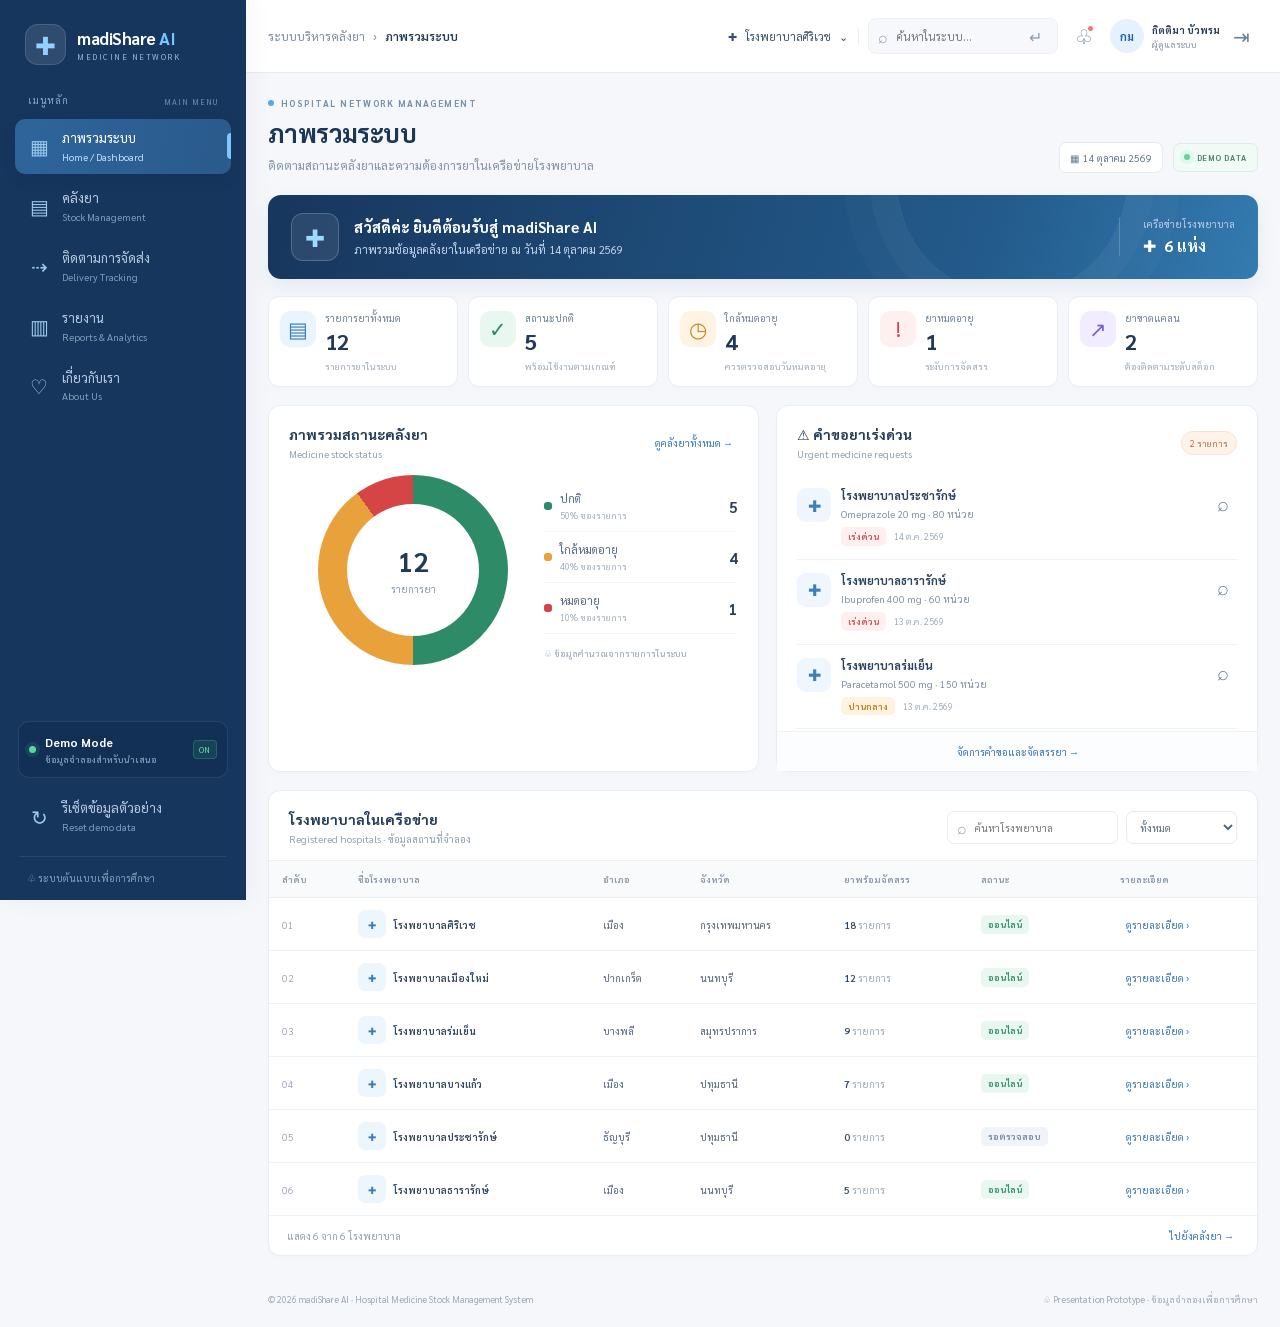
==== index.html @ 2d32c064 "Add files via upload" ====
<!doctype html>
<html lang="th">
<head>
  <meta charset="utf-8">
  <meta name="viewport" content="width=device-width, initial-scale=1, viewport-fit=cover">
  <meta name="theme-color" content="#17365d">
  <meta name="description" content="madiShare AI ระบบบริหารคลังยาและกระจายยาระหว่างโรงพยาบาล">
  <title> madiShare AI | ระบบบริหารคลังยา</title>
  <link rel="preconnect" href="https://fonts.googleapis.com">
  <link rel="preconnect" href="https://fonts.gstatic.com" crossorigin>
  <link href="https://fonts.googleapis.com/css2?family=Sarabun:wght@400;500;600;700&display=swap" rel="stylesheet">
  <link rel="stylesheet" href="style.css">
</head>
<body>
  <div class="app-shell">
    <aside class="sidebar" id="sidebar">
      <div class="brand"><div class="brand-mark">✚</div><div><strong>madiShare <b>AI</b></strong><small>MEDICINE NETWORK</small></div><button class="icon-btn mobile-close" data-action="close-nav" aria-label="ปิดเมนู">×</button></div>
      <div class="side-label">เมนูหลัก <span>MAIN MENU</span></div>
      <nav id="main-nav">
        <button class="nav-item active" data-page="home"><span class="nav-icon">▦</span><span>ภาพรวมระบบ<small>Home / Dashboard</small></span></button>
        <button class="nav-item" data-page="stock"><span class="nav-icon">▤</span><span>คลังยา<small>Stock Management</small></span></button>
        <button class="nav-item" data-page="tracking"><span class="nav-icon">⇢</span><span>ติดตามการจัดส่ง<small>Delivery Tracking</small></span></button>
        <button class="nav-item" data-page="reports"><span class="nav-icon">▥</span><span>รายงาน<small>Reports & Analytics</small></span></button>
        <button class="nav-item" data-page="about"><span class="nav-icon">♡</span><span>เกี่ยวกับเรา<small>About Us</small></span></button>
      </nav>
      <div class="sidebar-bottom">
        <div class="demo-card"><span class="pulse-dot"></span><div><strong>Demo Mode</strong><small>ข้อมูลจำลองสำหรับนำเสนอ</small></div><span class="demo-tag">ON</span></div>
        <button class="nav-item reset-nav" data-action="reset"><span class="nav-icon">↻</span><span>รีเซ็ตข้อมูลตัวอย่าง<small>Reset demo data</small></span></button>
        <div class="side-foot">♧ ระบบต้นแบบเพื่อการศึกษา</div>
      </div>
    </aside>
    <div class="scrim" id="scrim" data-action="close-nav"></div>
    <main class="main-area">
      <header class="topbar">
        <div class="top-left"><button class="icon-btn menu-toggle" data-action="open-nav" aria-label="เปิดเมนู">☰</button><div class="breadcrumb">ระบบบริหารคลังยา <span>›</span> <strong id="breadcrumb-label">ภาพรวมระบบ</strong></div></div>
        <div class="top-actions">
          <div class="hospital-select">✚ <span>โรงพยาบาลศิริเวช</span>⌄</div>
          <form class="top-search" id="global-search"><span>⌕</span><input id="global-query" placeholder="ค้นหาในระบบ..." aria-label="ค้นหาในระบบ"><button title="ค้นหา">↵</button></form>
          <div class="notification-wrap"><button class="icon-btn notification-btn" data-action="notifications" aria-label="การแจ้งเตือน">♧<i></i></button><div class="notification-pop hidden" id="notification-pop"></div></div>
          <div class="profile"><div class="avatar">กม</div><div><strong>กิตติมา บัวพรม</strong><small>ผู้ดูแลระบบ</small></div></div>
          <button class="icon-btn logout" data-action="logout" title="ออกจากระบบ (จำลอง)">⇥</button>
        </div>
      </header>
      <div id="login-banner" class="login-banner hidden">โหมดสาธิต: คลิก “กลับเข้าสู่ระบบ” เพื่อดำเนินการต่อ <button data-action="login">กลับเข้าสู่ระบบ</button></div>
      <div class="page-content" id="page-content"></div>
    </main>
  </div>
  <div class="modal-backdrop hidden" id="modal-backdrop"><section class="modal-card" role="dialog" aria-modal="true" aria-labelledby="modal-title"><header class="modal-head"><div><span class="modal-kicker">MADISHARE AI · DEMO</span><h2 id="modal-title">รายละเอียด</h2></div><button class="icon-btn" data-action="close-modal" aria-label="ปิดหน้าต่าง">×</button></header><div class="modal-body" id="modal-body"></div></section></div>
  <div class="toast hidden" id="toast" role="status"><span>✓</span><div id="toast-message"></div><button data-action="dismiss-toast" aria-label="ปิด">×</button></div>
  <script src="app.js"></script>
</body>
</html>
---- style.css ----
:root{font-family:'Sarabun',sans-serif;color:#20364f;background:#f5f7fb;font-synthesis:none;text-rendering:optimizeLegibility;--navy:#17365d;--blue:#2463a6;--sky:#56a9e8;--pale:#eaf4fc;--line:#e7edf4;--muted:#8192a5;--green:#2e8b68;--orange:#e9a23b;--red:#d64545}*{box-sizing:border-box}body{margin:0;min-width:320px;background:#f5f7fb}button,input,select,textarea{font:inherit}button{cursor:pointer}button:disabled{cursor:not-allowed;opacity:.45}button:focus-visible,input:focus-visible,select:focus-visible,textarea:focus-visible{outline:3px solid #9ccbf4;outline-offset:2px}a{color:inherit;text-decoration:none}.hidden{display:none!important}.app-shell{min-height:100vh}.sidebar{width:246px;position:fixed;inset:0 auto 0 0;background:var(--navy);color:#dbe8f8;display:flex;flex-direction:column;z-index:30;padding:24px 15px 16px;box-shadow:5px 0 24px #17365d0b}.brand{display:flex;align-items:center;gap:11px;padding:0 10px 28px;color:white}.brand-mark{width:41px;height:41px;border-radius:13px;background:#ffffff1b;display:grid;place-items:center;color:#91d0ff;border:1px solid #ffffff22;font-size:25px;font-weight:700}.brand strong{font-size:17px;letter-spacing:-.5px;display:block}.brand strong b{color:#78c6ff}.brand small{font-size:8px;letter-spacing:1.5px;color:#9eb7d5;display:block;margin-top:2px}.mobile-close{display:none!important}.side-label{padding:0 13px 12px;color:#8da9ca;font-size:10px;letter-spacing:.8px}.side-label span{float:right;font-size:8px;letter-spacing:1px;color:#718daf;margin-top:3px}.sidebar nav{display:grid;gap:5px}.nav-item{width:100%;border:0;background:transparent;color:#b9cce2;border-radius:10px;display:flex;align-items:center;gap:12px;padding:11px 13px;text-align:left;transition:.18s;position:relative}.nav-item>span:last-child{font-size:13px;line-height:1.3;flex:1}.nav-item small{display:block;color:#829dbd;font-size:10px;margin-top:3px}.nav-item:hover{background:#ffffff0d;color:white}.nav-item.active{background:linear-gradient(100deg,#2d659b,#2b5a8c);color:white;box-shadow:0 5px 14px #0a23451f}.nav-item.active small{color:#c5e2fb}.nav-item.active:after{content:'';width:4px;height:26px;position:absolute;right:0;top:50%;transform:translateY(-50%);border-radius:4px 0 0 4px;background:#7bc7ff}.nav-icon{width:22px;text-align:center;font-size:20px;color:#9cc9ec}.sidebar-bottom{margin-top:auto}.demo-card{display:flex;align-items:center;gap:9px;background:#0d2a4b66;border:1px solid #ffffff15;padding:12px 10px;border-radius:11px;margin:12px 3px}.pulse-dot,.live-chip span,.demo-label span{width:7px;height:7px;border-radius:50%;background:#5cd6a0;box-shadow:0 0 0 4px #5cd6a01a;flex-shrink:0}.demo-card>div{flex:1}.demo-card strong{display:block;color:#fff;font-size:12px}.demo-card small{display:block;color:#9ab1ce;font-size:9px;margin-top:3px}.demo-tag{font-size:8px;letter-spacing:.7px;background:#2e8b6833;color:#6ee0ad;border:1px solid #4ac38c44;padding:3px 5px;border-radius:4px}.reset-nav{font-size:12px;padding:10px 13px}.side-foot{border-top:1px solid #ffffff16;margin:13px 5px 0;padding:14px 7px 0;color:#829dbd;font-size:10px}.main-area{margin-left:246px;min-height:100vh}.topbar{height:73px;background:#fff;border-bottom:1px solid var(--line);display:flex;align-items:center;justify-content:space-between;padding:0 30px;position:sticky;top:0;z-index:20;gap:20px}.top-left,.top-actions{display:flex;align-items:center;gap:16px}.breadcrumb{display:flex;align-items:center;gap:8px;font-size:12px;color:#7d8da1;white-space:nowrap}.breadcrumb strong{color:#243c58;font-weight:600}.top-actions{gap:13px}.hospital-select{display:flex;align-items:center;gap:8px;color:#37506c;font-size:11px;padding-right:14px;border-right:1px solid var(--line);white-space:nowrap}.hospital-select:first-letter{color:var(--blue)}.top-search{height:36px;width:190px;background:#f6f8fb;border:1px solid #edf1f6;border-radius:8px;display:flex;align-items:center;gap:7px;padding:0 9px;color:#91a0b3}.top-search input{min-width:0;width:100%;border:0;outline:0;background:transparent;font-size:11px;color:#243c58}.top-search button{border:0;background:transparent;color:#8b9db0}.icon-btn{border:0;background:transparent;color:#6d8198;border-radius:8px;display:inline-grid;place-items:center;width:34px;height:34px;flex-shrink:0;font-size:20px}.icon-btn:hover{background:#eef5fb;color:var(--blue)}.notification-wrap{position:relative}.notification-btn{position:relative}.notification-btn i{position:absolute;width:7px;height:7px;border-radius:50%;background:#ed7777;right:7px;top:6px;border:1px solid white}.notification-pop{position:absolute;right:-55px;top:46px;width:290px;background:#fff;border:1px solid var(--line);box-shadow:0 15px 40px #1c38551b;border-radius:12px;padding:13px;z-index:50}.pop-title{font-size:13px;font-weight:700;padding:4px 4px 10px;border-bottom:1px solid var(--line)}.pop-title span{float:right;background:#edf5fd;color:var(--blue);padding:1px 6px;border-radius:5px}.notification-row{display:flex;gap:10px;padding:11px 4px;border-bottom:1px solid #f0f3f7;font-size:11px}.notification-row small{display:block;color:#8a9aae;font-size:10px;margin-top:4px}.notification-dot{width:7px;height:7px;background:#e9a23b;border-radius:50%;margin-top:5px}.notification-dot:nth-child(1){background:#d64545}.notification-pop>button{width:100%;display:flex;justify-content:center;align-items:center;gap:7px;border:0;background:#edf5fd;color:var(--blue);padding:9px;border-radius:7px;font-size:11px;margin-top:10px}.profile{display:flex;align-items:center;gap:8px;white-space:nowrap}.avatar{width:34px;height:34px;border-radius:50%;background:#e5f1fc;color:var(--blue);display:grid;place-items:center;font-size:11px;font-weight:700}.profile strong{display:block;font-size:11px;color:#29415d}.profile small{display:block;color:#8494a7;font-size:9px;margin-top:2px}.logout{margin-left:-5px}.menu-toggle{display:none}.login-banner{padding:10px 30px;background:#fff4e5;color:#875d1a;font-size:12px;display:flex;align-items:center;gap:8px}.login-banner button{margin-left:auto;border:0;background:#f3dfbf;color:#805516;padding:5px 10px;border-radius:5px}.page-content{max-width:1700px;margin:auto;padding:28px 30px 0}.page-heading{display:flex;justify-content:space-between;align-items:flex-end;gap:20px;margin-bottom:22px}.eyebrow{font-size:9px;letter-spacing:1.45px;font-weight:700;color:#7390ad;display:flex;align-items:center;gap:7px;margin-bottom:8px}.eyebrow-dot{width:6px;height:6px;border-radius:50%;background:#56a9e8}.page-heading h1{font-size:25px;line-height:1.3;letter-spacing:-.6px;margin:0;color:#1b3656;font-weight:700}.page-heading p{font-size:12px;color:#8292a5;margin:7px 0 0}.heading-meta{display:flex;align-items:center;gap:10px;flex-shrink:0}.date-chip,.live-chip{display:inline-flex;align-items:center;gap:7px;border:1px solid #e3eaf2;background:#fff;border-radius:7px;padding:8px 10px;font-size:10px;color:#60758c;white-space:nowrap}.live-chip{font-size:8px;font-weight:700;letter-spacing:.7px;color:#438466;background:#f1faf5;border-color:#d9efe3}.live-chip span{width:6px;height:6px}.welcome-banner{background:linear-gradient(105deg,#17365d,#235b8c 73%,#347bb0);color:#fff;border-radius:13px;padding:18px 23px;display:flex;align-items:center;gap:15px;box-shadow:0 8px 20px #1b497113;margin-bottom:17px;position:relative;overflow:hidden}.welcome-banner:after{content:'';position:absolute;width:230px;height:230px;border:1px solid #ffffff14;border-radius:50%;right:130px;top:-130px;box-shadow:0 0 0 26px #ffffff07,0 0 0 52px #ffffff05}.welcome-symbol{width:48px;height:48px;display:grid;place-items:center;border:1px solid #ffffff32;border-radius:12px;background:#ffffff15;color:#9cdaff;font-size:24px;flex-shrink:0}.welcome-banner>div:nth-child(2){flex:1;z-index:1}.welcome-banner strong{font-size:15px}.welcome-banner p{font-size:11px;color:#c2d7ed;margin:5px 0 0}.welcome-right{border-left:1px solid #ffffff30;padding-left:23px;z-index:1}.welcome-right span{display:block;font-size:10px;color:#b8cfe5;margin-bottom:5px}.welcome-right strong{display:flex;align-items:center;gap:7px;font-size:16px}.stats-grid{display:grid;grid-template-columns:repeat(5,minmax(0,1fr));gap:13px;margin-bottom:18px}.stat-card{background:#fff;border:1px solid #e9eef4;border-radius:11px;padding:16px 14px;display:flex;align-items:flex-start;gap:12px;min-width:0;box-shadow:0 2px 4px #17365d03}.stat-icon,.summary-icon{width:41px;height:41px;display:grid;place-items:center;border-radius:10px;flex-shrink:0;font-size:21px}.stat-icon.blue,.summary-icon.blue,.about-icon.blue{background:#eaf4ff;color:#347fbd}.stat-icon.green,.summary-icon.green,.about-icon.green{background:#e8f7ef;color:#2e8b68}.stat-icon.orange,.summary-icon.orange,.about-icon.orange{background:#fff4e4;color:#c78825}.stat-icon.red,.summary-icon.red{background:#fff0f0;color:#d64545}.stat-icon.purple,.summary-icon.purple{background:#f1edff;color:#7762c6}.stat-copy{min-width:0;flex:1}.stat-copy>span{display:block;color:#6f8298;font-size:11px;white-space:nowrap}.stat-copy strong{display:block;font-size:25px;color:#203a59;line-height:1.25;margin:4px 0 5px;font-weight:700}.stat-copy small{display:block;color:#9aa8b7;font-size:9px;white-space:nowrap;overflow:hidden;text-overflow:ellipsis}.dashboard-grid{display:grid;grid-template-columns:1.02fr 1fr;gap:17px;margin-bottom:18px}.panel{background:#fff;border:1px solid #e7edf4;border-radius:12px;box-shadow:0 2px 5px #17365d04;min-width:0}.panel-head{padding:19px 20px 15px;display:flex;justify-content:space-between;align-items:center;gap:12px}.panel-head h2{font-size:14px;color:#223b59;margin:0;display:flex;align-items:center;gap:8px}.panel-head p{font-size:10px;color:#91a0b1;margin:4px 0 0}.subtle-button,.text-button{border:0;background:transparent;color:#3978b2;font-size:10px;display:inline-flex;align-items:center;gap:5px;white-space:nowrap}.subtle-button:hover,.text-button:hover{color:#17365d}.chart-area{display:flex;align-items:center;padding:0 21px 16px;gap:8px}.donut-wrap{width:55%;position:relative;min-width:0;display:grid;place-items:center}.donut{width:190px;height:190px;border-radius:50%;background:conic-gradient(#2e8b68 0 var(--normal-deg),#e9a23b var(--normal-deg) var(--expiring-deg),#d64545 var(--expiring-deg) 360deg);position:relative}.donut:after{content:'';position:absolute;inset:29px;background:#fff;border-radius:50%}.donut-center{position:absolute;inset:0;display:flex;flex-direction:column;align-items:center;justify-content:center;pointer-events:none;z-index:1}.donut-center strong{font-size:27px;color:#203a59;line-height:1.2}.donut-center span{font-size:10px;color:#8b9bad;margin-top:4px}.legend-list{flex:1;min-width:140px}.legend-item{display:flex;align-items:center;gap:8px;padding:10px 0;border-bottom:1px solid #f0f3f7}.legend-dot{width:8px;height:8px;border-radius:3px;flex-shrink:0}.legend-item>div{flex:1}.legend-item>div span{font-size:11px;display:block;color:#526981}.legend-item small{font-size:9px;color:#a0adbb;display:block;margin-top:3px}.legend-item>strong{font-size:15px;color:#2a405a}.chart-note{display:flex;align-items:center;gap:5px;color:#91a0b1;font-size:9px;margin-top:13px}.count-pill{font-size:9px;color:#b96a44;background:#fff3e9;border:1px solid #f9e2d1;padding:5px 8px;border-radius:20px;white-space:nowrap}.request-list{padding:0 20px}.request-item{display:flex;align-items:flex-start;gap:10px;padding:13px 0;border-bottom:1px solid #eff2f6}.request-symbol{width:34px;height:34px;display:grid;place-items:center;background:#f0f6fd;color:#3b80bb;border-radius:9px;flex-shrink:0}.request-main{flex:1;min-width:0}.request-main>strong{display:block;font-size:11px;color:#2b425e;white-space:nowrap;overflow:hidden;text-overflow:ellipsis}.request-main>span{display:block;font-size:10px;color:#8191a3;margin-top:4px;white-space:nowrap;overflow:hidden;text-overflow:ellipsis}.request-meta{display:flex;align-items:center;gap:8px;margin-top:7px}.request-meta small{font-size:9px;color:#a0adba}.badge{display:inline-flex;align-items:center;justify-content:center;border-radius:5px;padding:4px 7px;font-size:9px;font-weight:600;white-space:nowrap;line-height:1.2}.badge.green{background:#e8f7ef;color:#2e8b68}.badge.orange{background:#fff3df;color:#b77a1c}.badge.red{background:#fff0ef;color:#c44f4f}.badge.blue{background:#e9f4ff;color:#3478b6}.badge.gray{background:#f0f3f7;color:#74869b}.icon-view{width:29px;height:29px}.panel-footer-button{width:100%;display:flex;justify-content:center;align-items:center;gap:7px;padding:13px;border:0;border-top:1px solid #eef2f6;background:#fbfdff;color:#3978b2;font-size:10px;margin-top:2px}.hospital-panel{margin-bottom:18px}.table-tools{display:flex;align-items:center;gap:8px}.mini-search{display:flex;align-items:center;gap:6px;border:1px solid #e6edf4;border-radius:7px;padding:0 9px;height:33px;color:#92a2b5;background:#fff;min-width:0}.mini-search input{border:0;outline:0;width:135px;min-width:0;font-size:10px;color:#324a66;background:transparent}.table-tools select,.report-actions select,.history-controls>input{height:33px;border:1px solid #e5ebf2;background:#fff;color:#536980;border-radius:7px;padding:0 9px;font-size:10px;max-width:180px}.table-wrap{width:100%;overflow-x:auto}table{border-collapse:collapse;width:100%;text-align:left;white-space:nowrap}th{font-size:9px;font-weight:600;color:#8393a5;background:#f8fafc;padding:12px 13px;border-top:1px solid #edf1f5;border-bottom:1px solid #e9eef4}td{font-size:10px;color:#53677f;padding:12px 13px;border-bottom:1px solid #eef2f6}tbody tr:last-child td{border-bottom:0}tbody tr:hover{background:#fbfdff}td strong{font-weight:600;color:#2e455f}.muted-cell{color:#9caabb}.hospital-cell{display:flex;align-items:center;gap:8px}.hospital-cell strong{font-size:10px}.hospital-mini{width:28px;height:28px;background:#edf5fd;color:#397db7;border-radius:7px;display:grid;place-items:center}.table-bottom{padding:12px 18px;display:flex;align-items:center;justify-content:space-between;border-top:1px solid #eef2f6;color:#91a0b0;font-size:10px}.app-footer{display:flex;justify-content:space-between;align-items:center;gap:15px;padding:19px 0 22px;color:#9aa7b5;font-size:9px}.app-footer span:last-child{display:flex;align-items:center;gap:6px}.stock-summary-row{display:grid;grid-template-columns:repeat(4,minmax(0,1fr));gap:13px;margin-bottom:17px}.stock-summary{display:flex;align-items:center;gap:12px;background:#fff;border:1px solid #e7edf4;border-radius:10px;padding:14px 16px}.summary-icon{width:38px;height:38px}.stock-summary small{font-size:10px;color:#8293a5;display:block}.stock-summary strong{font-size:21px;color:#203b59;display:block;margin-top:2px}.stock-table-panel{overflow:hidden;margin-bottom:18px}.stock-panel-heading{padding-bottom:18px}.primary-button,.outline-button{display:inline-flex;align-items:center;justify-content:center;gap:7px;border-radius:7px;padding:9px 13px;font-size:11px;font-weight:600;white-space:nowrap;transition:.15s}.primary-button{border:1px solid var(--blue);background:var(--blue);color:#fff;box-shadow:0 2px 4px #2463a619}.primary-button:hover{background:#1b528e}.outline-button{border:1px solid #dce5ee;background:#fff;color:#526b84}.outline-button:hover{background:#f4f8fc;border-color:#bfd5e8}.filter-box{margin:0 18px 15px;background:#f9fbfd;border:1px solid #eaf0f5;border-radius:9px;padding:14px}.filter-title{display:flex;align-items:center;gap:7px;color:#38546f;font-size:11px;font-weight:700;margin-bottom:12px}.filter-title span{font-size:8px;color:#a0adba;letter-spacing:1px;font-weight:500}.filter-grid{display:grid;grid-template-columns:1.5fr 1.2fr .8fr 1fr 1fr auto;align-items:end;gap:10px}.field{display:flex;flex-direction:column;gap:6px;min-width:0}.field>span{font-size:10px;color:#657b92;font-weight:600}.field input,.field select,.field textarea{width:100%;height:36px;border:1px solid #dfe7ef;border-radius:7px;background:#fff;padding:0 10px;color:#324a65;font-size:11px;min-width:0}.field textarea{height:auto;padding:9px;resize:vertical}.input-icon{height:36px;border:1px solid #dfe7ef;border-radius:7px;background:#fff;display:flex;align-items:center;gap:7px;padding:0 9px;color:#94a5b8}.input-icon input{height:32px;border:0;outline:0;padding:0;background:transparent}.clear-filter{height:36px;padding:0 10px}.stock-table th[data-sort]{cursor:pointer}.code-pill{font-size:9px;font-weight:600;color:#3e78ac;background:#eff6fd;border:1px solid #e0edf9;padding:4px 6px;border-radius:5px}.medicine-name strong{display:block;font-size:10px;color:#2c4662}.medicine-name small,.sub-cell{display:block;color:#9aa8b7;font-size:9px;margin-top:4px}.hospital-text{max-width:130px;overflow:hidden;text-overflow:ellipsis}.location-text{display:block}.available-text{color:#2e8b68!important}.danger-text{color:#d64545!important}.orange-text{color:#c78825!important}.distance-cell{display:flex;align-items:center;gap:3px;color:#70879d;font-size:10px}.small-primary{display:inline-flex;align-items:center;gap:4px;border:0;background:#eaf4ff;color:#2c72ad;border-radius:5px;padding:6px 8px;font-size:10px;font-weight:700}.small-primary:hover{background:#d8eafd}.pagination{display:flex;align-items:center;gap:4px}.pagination button{width:27px;height:27px;display:grid;place-items:center;border:1px solid #e5ebf2;border-radius:6px;background:#fff;color:#6e8195;font-size:10px}.pagination button.current{background:#2463a6;border-color:#2463a6;color:white}.pagination button:disabled{opacity:.4}.empty-state{padding:35px 15px;display:flex;flex-direction:column;align-items:center;gap:8px;color:#94a4b6;font-size:11px}.empty-icon{font-size:28px;color:#b0c3d5}.route-panel{overflow:hidden;margin-bottom:10px}.route-panel .panel-head h2{gap:8px}.demo-label{display:flex;align-items:center;gap:7px;font-size:9px;color:#548a72;background:#eff9f3;padding:6px 9px;border-radius:6px;white-space:nowrap}.route-content{display:grid;grid-template-columns:1.05fr 1fr;gap:18px;padding:0 20px 20px}.map-placeholder{height:360px;position:relative;border:1px solid #dbe7ef;border-radius:10px;overflow:hidden;background:#e8f0e8}.map-grid{position:absolute;inset:0;background-image:linear-gradient(90deg,#ffffff70 1px,transparent 1px),linear-gradient(#ffffff70 1px,transparent 1px);background-size:34px 34px}.map-water{position:absolute;left:-60px;top:55%;width:130%;height:90px;background:#c9e6f5;transform:rotate(-18deg);border:9px solid #e3f2f8;opacity:.85}.map-road{position:absolute;background:#fffdf5;border:1px solid #d7d7c8;border-radius:40px;height:13px;width:130%;left:-10%;top:35%;transform:rotate(25deg);box-shadow:0 0 0 4px #fff9}.road-two{top:60%;transform:rotate(-38deg);height:10px}.road-three{top:16%;transform:rotate(70deg);width:100%;left:10%;height:8px}.map-route-line{position:absolute;left:28%;top:32%;width:42%;height:37%;border-top:3px dashed #2878ba;border-right:3px dashed #2878ba;border-radius:0 30px 0 0;transform:rotate(9deg)}.map-pin{position:absolute;display:flex;align-items:center;gap:6px;background:#fff;border-radius:8px;padding:7px 9px;box-shadow:0 3px 12px #1b42662b;font-size:10px;font-weight:700;color:#28445e;z-index:2}.pin-origin{left:13%;top:26%}.pin-dest{right:12%;bottom:24%}.pin-dest .pin-symbol{color:#d64545}.map-caption{position:absolute;left:12px;bottom:12px;display:flex;align-items:center;gap:5px;background:#ffffffdc;border:1px solid #fff;border-radius:6px;padding:6px 8px;color:#6e8499;font-size:9px}.map-open{position:absolute;right:12px;bottom:12px;display:flex;align-items:center;gap:5px;background:#fff;border:1px solid #e1eaf2;border-radius:6px;padding:7px 9px;color:#2f74ae;font-size:9px;z-index:3}.route-options{min-width:0}.route-title{display:flex;align-items:center;justify-content:space-between;margin-bottom:9px;color:#56718c}.route-title strong{display:block;color:#304b67;font-size:12px}.route-title small{display:block;color:#97a5b5;font-size:9px;margin-top:4px}.route-option{width:100%;display:flex;align-items:center;gap:9px;border:1px solid #e7edf4;border-radius:8px;background:#fff;padding:10px;margin-bottom:7px;text-align:left}.route-option.selected{border-color:#75b4e6;background:#f5faff;box-shadow:0 0 0 2px #e9f4ff}.route-radio{width:14px;height:14px;border:1.5px solid #bac8d7;border-radius:50%;display:grid;place-items:center;flex-shrink:0}.route-option.selected .route-radio{border-color:#2463a6}.route-radio i{width:7px;height:7px;background:#2463a6;border-radius:50%}.route-hospital{flex:1;min-width:0}.route-hospital strong{font-size:10px;display:block;color:#334d68;white-space:nowrap;overflow:hidden;text-overflow:ellipsis}.route-hospital small{display:flex;align-items:center;gap:3px;font-size:9px;color:#95a4b4;margin-top:5px}.route-distance{font-size:11px;font-weight:700;color:#2b628f;text-align:right;white-space:nowrap}.route-distance small{display:block;font-size:9px;font-weight:400;color:#91a2b4;margin-top:3px}.route-metrics{display:grid;grid-template-columns:repeat(3,1fr);gap:8px;background:#f7fafc;border:1px solid #edf2f6;border-radius:8px;padding:11px;margin:12px 0}.route-metrics>div{min-width:0}.route-metrics small{display:flex;align-items:center;gap:4px;color:#8a9bac;font-size:9px;white-space:nowrap}.route-metrics strong{display:block;font-size:15px;color:#2a4765;margin-top:5px}.route-actions{display:flex;gap:8px}.route-actions>*{flex:1}.fine-print{font-size:9px;color:#a0adba;line-height:1.6;margin:10px 0 0}.comparison-wrap{border-top:1px solid #edf1f5;padding:0 20px 17px}.comparison-title{display:flex;align-items:center;justify-content:space-between;padding:12px 0;font-size:12px;color:#314b67}.delivery-stats{grid-template-columns:repeat(5,minmax(0,1fr))}.delivery-page>.panel,.reports-page>.panel{margin-bottom:17px;overflow:hidden}.tab-group{display:flex;gap:3px;background:#f2f6fa;padding:3px;border-radius:7px}.tab-group button{border:0;background:transparent;color:#7c8ea2;font-size:10px;border-radius:5px;padding:7px 10px;white-space:nowrap}.tab-group button.selected{background:#fff;color:#2b6ca7;box-shadow:0 1px 4px #203a5910;font-weight:600}.delivery-tip{display:flex;align-items:center;gap:7px;background:#f3f8fd;color:#69839c;padding:12px 17px;font-size:10px;border-top:1px solid #e9f0f6}.history-controls{padding:0 18px 14px;display:flex;align-items:center;gap:9px;flex-wrap:wrap}.history-controls .mini-search{flex:1;max-width:300px}.history-controls .mini-search input{width:100%}.request-panel .panel-head{padding-bottom:14px}.report-toolbar{display:flex;align-items:center;justify-content:space-between;gap:15px;padding:14px 16px;background:#fff;border:1px solid #e7edf4;border-radius:10px;margin-bottom:17px}.report-info{display:flex;align-items:center;gap:7px;color:#365a7d;font-size:11px;font-weight:700}.report-toolbar small{display:block;color:#92a1b1;font-size:9px;margin-top:5px}.report-actions{display:flex;align-items:center;gap:8px;flex-wrap:wrap}.report-actions select{height:35px}.report-chart-grid{display:grid;grid-template-columns:1fr 1fr;gap:17px;margin-bottom:17px}.report-chart{padding:0 15px 15px}.bar-chart{padding:14px 20px 24px;display:flex;align-items:flex-end;gap:12px;height:250px;border-bottom:1px solid #edf1f5}.bar-column{flex:1;height:100%;display:flex;flex-direction:column;justify-content:flex-end;align-items:center;gap:8px;min-width:0}.bar-column .bar-value{font-size:10px;color:#6f8499}.bar-column .bar{width:min(38px,70%);border-radius:5px 5px 0 0;background:linear-gradient(180deg,#56a9e8,#2463a6);min-height:3px}.bar-column small{font-size:9px;color:#8395a8;text-align:center;white-space:nowrap}.line-chart{padding:25px 22px;display:grid;grid-template-columns:repeat(6,1fr);gap:0}.line-col{height:200px;border-bottom:1px solid #dfe8f0;position:relative;display:flex;align-items:flex-end;justify-content:center}.line-col:before{content:'';position:absolute;left:0;right:0;top:25%;border-top:1px dashed #e6edf4}.line-col:after{content:'';position:absolute;left:0;right:0;top:55%;border-top:1px dashed #e6edf4}.line-dot{width:9px;height:9px;position:absolute;bottom:var(--p);border-radius:50%;background:#2e8b68;border:2px solid white;box-shadow:0 0 0 1px #2e8b68}.line-dot.out{bottom:var(--q);background:#2463a6;box-shadow:0 0 0 1px #2463a6}.line-label{position:absolute;bottom:-20px;font-size:9px;color:#8395a8}.chart-key{display:flex;gap:15px;justify-content:center;font-size:10px;color:#71879c;margin-top:10px}.chart-key span{display:flex;align-items:center;gap:5px}.chart-key i{display:inline-block;width:8px;height:8px;border-radius:50%;background:#2e8b68}.chart-key i.blue-key{background:#2463a6}.about-hero{border-radius:14px;padding:36px 25px 31px;text-align:center;color:white;background:radial-gradient(circle at 85% 15%,#4289bc 0,transparent 30%),linear-gradient(125deg,#17365d,#235b8c);position:relative;overflow:hidden}.about-hero:before,.about-hero:after{content:'';position:absolute;width:300px;height:300px;border:1px solid #ffffff12;border-radius:50%;top:-180px;left:-100px;box-shadow:0 0 0 30px #ffffff05,0 0 0 60px #ffffff04}.about-hero:after{left:auto;top:auto;right:-120px;bottom:-240px}.about-logo{width:65px;height:65px;margin:0 auto 17px;background:#ffffff17;border:1px solid #ffffff38;border-radius:19px;display:grid;place-items:center;color:#8dd1ff;position:relative;font-size:35px}.about-hero .eyebrow{justify-content:center;color:#b4d3ed}.about-hero h2{font-size:31px;margin:0;letter-spacing:-1px}.about-hero h2 b{color:#80ccff}.about-hero h3{font-size:15px;margin:8px 0 12px;font-weight:500}.about-hero p{font-size:11px;color:#c4d8eb;line-height:1.9;margin:0 0 18px}.about-hero .live-chip{position:relative}.about-cards{display:grid;grid-template-columns:repeat(3,minmax(0,1fr));gap:14px;margin:17px 0}.about-card{padding:20px}.about-icon{width:43px;height:43px;display:grid;place-items:center;border-radius:11px;margin-bottom:13px;font-size:23px}.about-card h3,.project-info h3{font-size:13px;color:#2b4561;margin:0 0 9px}.about-card p,.about-card li,.project-info p{font-size:10px;color:#778ba0;line-height:1.9}.about-card p{margin:0}.about-card ul{margin:0;padding-left:17px}.about-card li{padding:2px 0}.workflow-panel{margin-bottom:17px}.workflow-steps{display:grid;grid-template-columns:repeat(4,minmax(0,1fr));padding:7px 18px 24px;gap:12px}.workflow-step{position:relative;text-align:center;padding:10px 9px}.workflow-icon{width:47px;height:47px;border-radius:14px;background:#edf5fd;color:#377db8;display:grid;place-items:center;margin:0 auto 12px;font-size:23px}.workflow-step strong{display:block;color:#2d4764;font-size:11px}.workflow-step p{font-size:9px;color:#8b9bad;line-height:1.7;margin:6px 0 0}.workflow-arrow{position:absolute;right:-14px;top:25px;color:#a6bdd1}.project-info{padding:20px;display:flex;align-items:flex-start;gap:14px;margin-bottom:17px}.project-info .about-icon{margin:0;flex-shrink:0}.project-info h3{margin-top:2px}.project-info p{margin:0}.project-tags{display:flex;gap:7px;flex-wrap:wrap;margin-top:12px}.project-tags span{display:inline-flex;align-items:center;gap:5px;background:#f2f7fb;border:1px solid #e5edf4;color:#6f879d;padding:5px 8px;border-radius:5px;font-size:9px}.disclaimer{display:flex;align-items:flex-start;gap:10px;background:#fff8ec;border:1px solid #f5e7ca;border-radius:9px;padding:13px 15px;color:#92713c;font-size:10px;line-height:1.8}.disclaimer>strong{display:block;color:#7e5a22;margin-bottom:2px}.modal-backdrop{position:fixed;inset:0;background:#10263f88;z-index:100;display:flex;align-items:center;justify-content:center;padding:20px;overflow:auto;backdrop-filter:blur(3px)}.modal-card{width:min(570px,100%);max-height:calc(100vh - 40px);overflow:auto;background:#fff;border-radius:15px;box-shadow:0 25px 80px #0a203c45;animation:modalIn .18s ease}@keyframes modalIn{from{opacity:0;transform:translateY(8px)}to{opacity:1;transform:translateY(0)}}.modal-head{display:flex;align-items:center;justify-content:space-between;padding:20px 22px 16px;border-bottom:1px solid #edf1f5}.modal-kicker{font-size:8px;letter-spacing:1.2px;color:#8ca3b9;font-weight:700}.modal-head h2{font-size:19px;color:#203b59;margin:5px 0 0}.modal-body{padding:20px 22px 22px}.form-grid{display:grid;grid-template-columns:1fr 1fr;gap:14px}.field.full{grid-column:1/-1}.form-info{display:flex;align-items:flex-start;gap:8px;background:#f2f8fd;border:1px solid #e4eff8;color:#6e8aa3;border-radius:7px;padding:10px 11px;font-size:10px;line-height:1.6;margin-top:15px}.form-info strong{color:#2e628f;margin-left:3px}.modal-actions{display:flex;justify-content:flex-end;gap:8px;margin-top:20px;padding-top:15px;border-top:1px solid #edf1f5}.source-summary{display:flex;align-items:center;gap:10px;padding:12px;background:#f8fbfe;border:1px solid #eaf1f7;border-radius:9px}.source-summary .summary-icon{width:39px;height:39px}.source-summary>div:nth-child(2){flex:1;min-width:0}.source-summary strong{display:block;font-size:12px;color:#2b4560}.source-summary small{display:block;font-size:9px;color:#8d9eb0;margin-top:4px}.source-metrics{display:grid;grid-template-columns:repeat(3,1fr);gap:8px;margin:13px 0 18px}.source-metrics>div{border:1px solid #eaf0f5;border-radius:8px;padding:10px;text-align:center;min-width:0}.source-metrics small{display:block;font-size:9px;color:#8c9bad}.source-metrics strong{display:block;font-size:14px;color:#2b4765;margin-top:5px;overflow-wrap:anywhere}.delivery-summary>.code-pill{display:inline-block}.delivery-summary>.badge{margin-left:8px}.delivery-summary h3{font-size:16px;color:#2a4563;margin:15px 0 6px}.delivery-summary p{display:flex;align-items:center;gap:7px;font-size:10px;color:#8192a5;margin:0}.timeline{padding:12px 5px 3px}.timeline-step{display:flex;gap:12px;position:relative;padding-bottom:20px;min-height:52px}.timeline-step:not(:last-child):before{content:'';position:absolute;left:13px;top:27px;bottom:0;width:2px;background:#e2e9f0}.timeline-step.done:not(:last-child):before{background:#78b6e2}.timeline-node{width:27px;height:27px;border-radius:50%;border:1px solid #dbe4ed;background:#f5f7fa;color:#91a2b3;display:grid;place-items:center;font-size:10px;z-index:1;flex-shrink:0}.timeline-step.done .timeline-node{background:#e8f4fd;border-color:#b7d9f1;color:#317cb6}.timeline-step.current .timeline-node{background:#2463a6;border-color:#2463a6;color:#fff;box-shadow:0 0 0 4px #e8f3fc}.timeline-step strong{display:block;font-size:11px;color:#455e78;margin-top:1px}.timeline-step small{display:block;font-size:9px;color:#94a3b4;margin-top:4px}.timeline-step.current strong{color:#2463a6}.detail-list{display:grid;grid-template-columns:1fr 1fr;gap:0 15px}.detail-list>div{display:flex;flex-direction:column;gap:5px;padding:11px 0;border-bottom:1px solid #eff2f6}.detail-list span{font-size:10px;color:#899bad}.detail-list strong{font-size:11px;color:#344e69}.hospital-detail-hero{display:flex;align-items:center;gap:12px}.hospital-large{width:54px;height:54px;border-radius:13px;background:#eaf4ff;color:#347fbd;display:grid;place-items:center;font-size:26px}.hospital-detail-hero h3{font-size:15px;color:#29435f;margin:0 0 6px}.hospital-detail-hero p{font-size:10px;color:#8799aa;margin:0 0 7px}.section-mini-title{font-size:11px;color:#526b84;margin:16px 0 8px}.mini-med-list{max-height:190px;overflow:auto}.mini-med-list>div{display:flex;justify-content:space-between;align-items:center;gap:10px;padding:10px 0;border-bottom:1px solid #eef2f6;font-size:10px;color:#3c5671}.mini-med-list small{display:block;color:#98a6b4;font-size:9px;margin-top:4px}.mini-med-list>div>strong{color:#2e8b68;white-space:nowrap}.route-modal-icon{width:48px;height:48px;border-radius:13px;background:#eaf4ff;color:#327db9;display:grid;place-items:center;font-size:25px}.route-modal-title{font-size:16px;color:#29435f;margin:12px 0 5px}.route-modal-desc{font-size:10px;color:#8294a7;margin:0}.link-button{min-height:36px}.toast{position:fixed;right:24px;bottom:24px;z-index:150;background:#17365d;color:white;border-radius:10px;padding:13px 15px;box-shadow:0 10px 30px #102c4b40;display:flex;align-items:center;gap:9px;font-size:11px;max-width:min(480px,calc(100vw - 30px));animation:modalIn .18s ease}.toast>span{color:#79d6a8;font-size:18px}.toast button{border:0;background:transparent;color:#c2d3e5;display:grid;place-items:center;margin-left:5px;font-size:18px}
@media(max-width:1400px){.topbar{padding:0 22px}.page-content{padding:24px 22px 0}.filter-grid{grid-template-columns:1.5fr 1.2fr .8fr 1fr 1fr}.clear-filter{grid-column:5;justify-self:end}.stats-grid{gap:10px}.stat-card{padding:14px 11px;gap:9px}.stat-icon{width:36px;height:36px}.stat-copy>span{font-size:10px}.stat-copy strong{font-size:22px}.top-actions{gap:9px}.profile strong{font-size:10px}.hospital-select{padding-right:10px}}
@media(max-width:1150px){.sidebar{width:220px}.main-area{margin-left:220px}.hospital-select{display:none}.top-search{width:160px}.stats-grid,.delivery-stats{grid-template-columns:repeat(3,minmax(0,1fr))}.filter-grid{grid-template-columns:repeat(3,minmax(0,1fr))}.clear-filter{grid-column:auto;justify-self:stretch}.dashboard-grid{grid-template-columns:1fr}.chart-area{max-width:700px}.route-content{grid-template-columns:1fr}.map-placeholder{height:320px}.route-options{display:grid;grid-template-columns:1fr 1fr;gap:8px}.route-title,.route-metrics,.route-actions,.fine-print{grid-column:1/-1}.route-option{margin:0}.route-title{margin-bottom:0}.route-metrics{margin:4px 0}.about-cards{gap:10px}}
@media(max-width:850px){.sidebar{transform:translateX(-100%);transition:transform .25s ease;box-shadow:none}.sidebar.mobile-open{transform:translateX(0);box-shadow:10px 0 35px #0a203c3d}.scrim.show{display:block;position:fixed;inset:0;background:#10263f66;z-index:25}.main-area{margin-left:0}.topbar{height:64px;padding:0 17px}.menu-toggle{display:grid}.breadcrumb{font-size:11px}.top-search{width:160px}.top-search button{display:none}.profile>div:nth-child(2){display:none}.top-actions{gap:7px}.page-content{padding:22px 17px 0}.page-heading h1{font-size:22px}.heading-meta{flex-direction:column;align-items:flex-end;gap:5px}.date-chip,.live-chip{padding:6px 8px}.stock-summary-row{grid-template-columns:repeat(2,minmax(0,1fr))}.about-cards{grid-template-columns:1fr}.about-card{padding:17px}.workflow-steps{grid-template-columns:repeat(2,minmax(0,1fr))}.workflow-arrow{display:none}.report-toolbar{align-items:flex-start;flex-direction:column}.report-chart-grid{grid-template-columns:1fr}}
@media(max-width:580px){.topbar{padding:0 11px;gap:8px}.top-left{gap:5px}.breadcrumb{gap:4px;font-size:10px}.top-actions{gap:2px}.top-search{width:33px;height:35px;padding:0;justify-content:center;border:0;background:transparent}.top-search input,.top-search button{display:none}.profile{display:none}.logout{display:none}.page-content{padding:18px 12px 0}.page-heading{align-items:flex-start;flex-direction:column;gap:12px;margin-bottom:16px}.page-heading h1{font-size:21px}.page-heading p{font-size:11px;line-height:1.6}.heading-meta{flex-direction:row;align-items:center}.welcome-banner{padding:15px;gap:10px;align-items:flex-start}.welcome-symbol{width:38px;height:38px}.welcome-banner strong{font-size:12px}.welcome-banner p{font-size:10px;line-height:1.6}.welcome-right{display:none}.stats-grid,.delivery-stats{grid-template-columns:repeat(2,minmax(0,1fr));gap:9px}.stat-card{padding:12px 10px;gap:8px}.stat-icon{width:32px;height:32px;border-radius:8px}.stat-copy>span{font-size:9px}.stat-copy strong{font-size:20px}.stat-copy small{font-size:8px}.panel-head{padding:15px 13px 12px;align-items:flex-start}.panel-head h2{font-size:12px}.panel-head p{font-size:9px;line-height:1.5}.panel-head .subtle-button{font-size:9px}.chart-area{padding:0 10px 14px;gap:0;flex-direction:column}.donut-wrap{width:100%;max-width:300px}.legend-list{width:100%;padding:0 12px}.legend-item{padding:8px 0}.urgent-panel .panel-head{align-items:center}.request-list{padding:0 13px}.request-item{gap:8px}.request-main>strong{font-size:10px}.hospital-panel .panel-head{flex-direction:column}.table-tools{width:100%}.table-tools .mini-search{flex:1}.table-tools .mini-search input{width:100%}.table-tools select{max-width:125px}.table-bottom{padding:10px 12px;font-size:9px}.app-footer{flex-direction:column;align-items:flex-start;line-height:1.6;padding:16px 0}.stock-summary-row{gap:8px}.stock-summary{padding:11px;gap:8px}.summary-icon{width:32px;height:32px}.stock-summary small{font-size:9px}.stock-summary strong{font-size:18px}.stock-panel-heading{align-items:center}.stock-panel-heading .primary-button{padding:8px 9px;font-size:10px}.filter-box{margin:0 10px 12px;padding:11px}.filter-grid{grid-template-columns:1fr 1fr;gap:10px}.search-field{grid-column:1/-1}.clear-filter{grid-column:1/-1}.filter-title{font-size:10px}.stock-table-panel .panel-head{gap:7px}.stock-table-panel .panel-head h2{font-size:12px}.stock-table-panel .panel-head p{max-width:225px}.route-content{padding:0 11px 14px;gap:12px}.map-placeholder{height:265px}.map-pin{font-size:8px;padding:6px}.pin-origin{left:5%;top:25%}.pin-dest{right:4%;bottom:20%}.route-options{grid-template-columns:1fr}.route-title,.route-metrics,.route-actions,.fine-print{grid-column:1}.route-metrics strong{font-size:13px}.route-metrics small{font-size:8px}.route-actions{flex-direction:column}.comparison-wrap{padding:0 10px 12px}.route-panel .panel-head{align-items:center}.demo-label{font-size:8px;padding:5px 6px}.delivery-page>.panel .panel-head{flex-direction:column}.tab-group{max-width:100%;overflow:auto}.tab-group button{font-size:9px;padding:7px 8px}.history-controls{padding:0 12px 12px}.history-controls .mini-search{max-width:none;flex-basis:100%}.history-controls>input{flex:1}.report-actions{gap:6px}.report-actions .outline-button{font-size:9px;padding:8px}.report-actions select{flex:1}.about-hero{padding:27px 14px}.about-hero h2{font-size:27px}.about-hero h3{font-size:12px;line-height:1.7}.about-hero p{font-size:10px}.workflow-steps{padding:5px 10px 16px;gap:5px}.workflow-step{padding:10px 5px}.workflow-step strong{font-size:10px}.workflow-step p{font-size:9px}.project-info{padding:15px;gap:10px}.project-tags{gap:5px}.project-tags span{font-size:8px}.modal-backdrop{padding:10px}.modal-card{max-height:calc(100vh - 20px);border-radius:12px}.modal-head{padding:16px 16px 13px}.modal-head h2{font-size:17px}.modal-body{padding:15px 16px 17px}.form-grid{gap:11px}.field>span{font-size:9px}.field input,.field select,.field textarea{font-size:10px}.source-metrics{gap:5px}.source-metrics>div{padding:8px 4px}.source-metrics small{font-size:8px}.source-metrics strong{font-size:12px}.detail-list{gap:0 10px}.toast{right:12px;bottom:12px;padding:11px 12px;font-size:10px}.report-chart{padding:0 5px 10px}}
@media print{.sidebar,.topbar,.heading-meta,.page-heading .eyebrow,.report-actions,.app-footer,.primary-button,.outline-button,.icon-btn,.modal-backdrop,.toast{display:none!important}.main-area{margin:0}.page-content{padding:0;max-width:none}.panel,.stat-card{break-inside:avoid;box-shadow:none}.report-toolbar{border:0;padding:0}.reports-page .stats-grid{grid-template-columns:repeat(5,1fr)}body{background:#fff}.page-heading{margin-bottom:10px}}
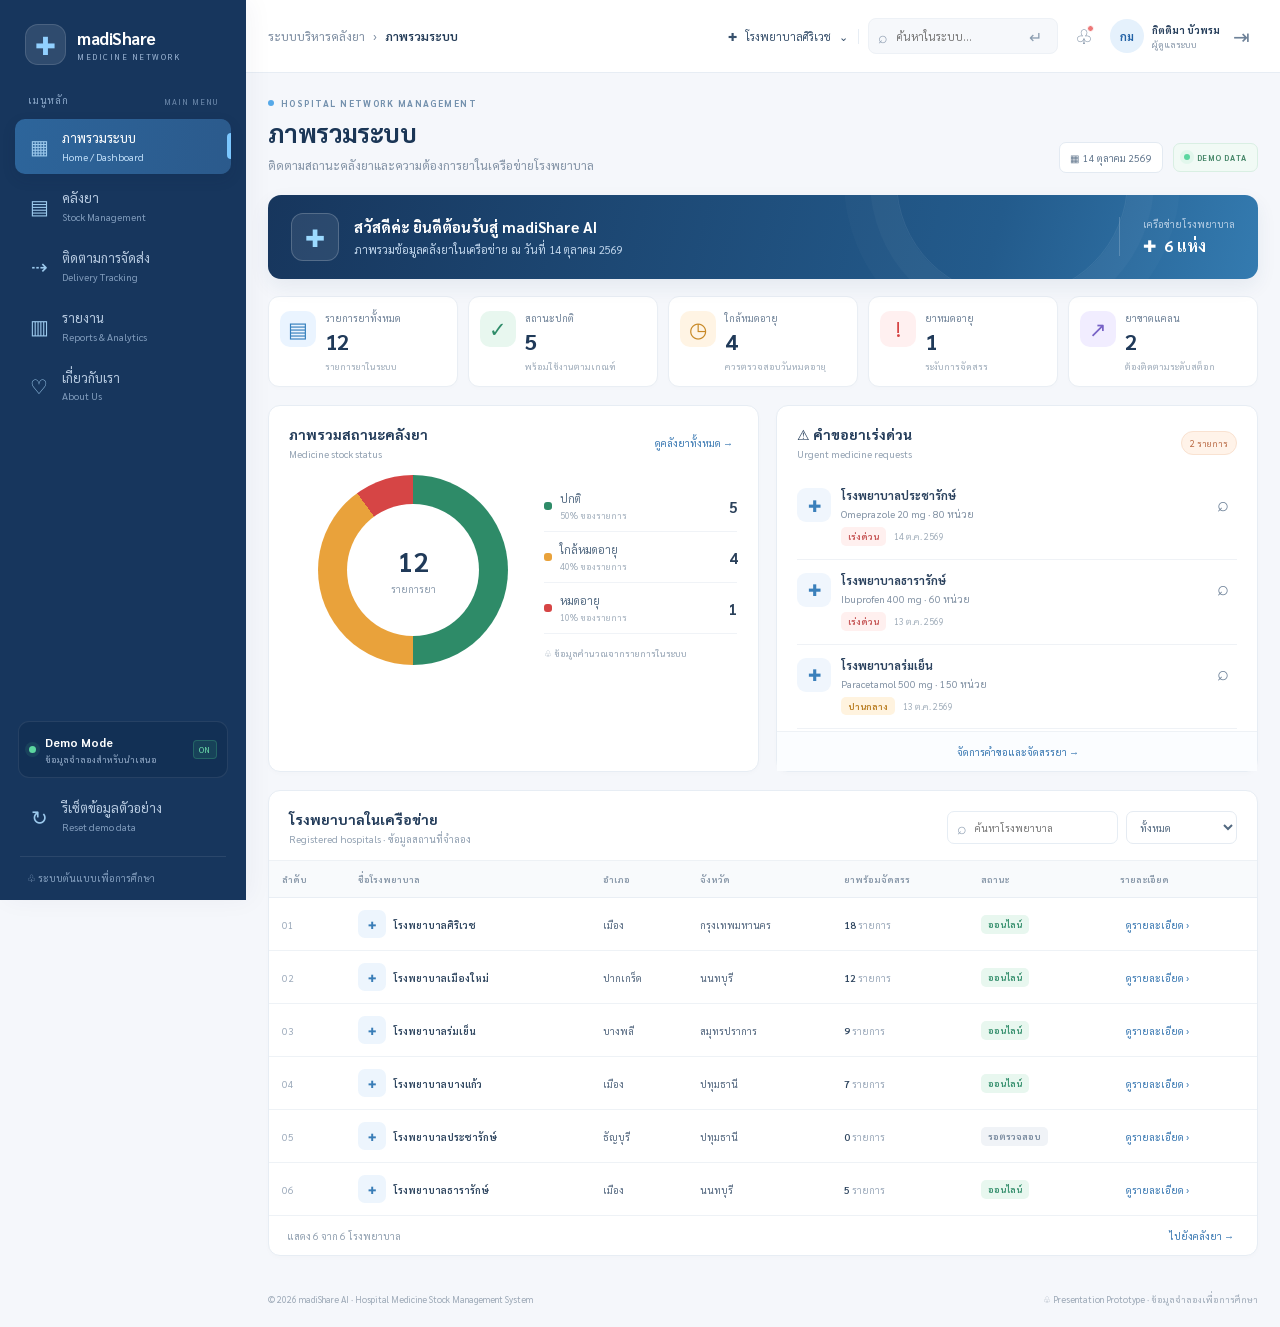
==== commit 13227140: "Update index.html" ====
--- a/index.html
+++ b/index.html
@@ -4,8 +4,11 @@
   <meta charset="utf-8">
   <meta name="viewport" content="width=device-width, initial-scale=1, viewport-fit=cover">
   <meta name="theme-color" content="#17365d">
-  <meta name="description" content="madiShare AI ระบบบริหารคลังยาและกระจายยาระหว่างโรงพยาบาล">
-  <title> madiShare AI | ระบบบริหารคลังยา</title>
+  <meta name="description" content="madiShare ระบบบริหารคลังยาและกระจายยาระหว่างโรงพยาบาล">
+  <title> madiShare  | ระบบบริหารคลังยา</title>
+  
+<link rel="icon" type="image/svg+xml" href="download.svg">
+  
   <link rel="preconnect" href="https://fonts.googleapis.com">
   <link rel="preconnect" href="https://fonts.gstatic.com" crossorigin>
   <link href="https://fonts.googleapis.com/css2?family=Sarabun:wght@400;500;600;700&display=swap" rel="stylesheet">
@@ -14,7 +17,7 @@
 <body>
   <div class="app-shell">
     <aside class="sidebar" id="sidebar">
-      <div class="brand"><div class="brand-mark">✚</div><div><strong>madiShare <b>AI</b></strong><small>MEDICINE NETWORK</small></div><button class="icon-btn mobile-close" data-action="close-nav" aria-label="ปิดเมนู">×</button></div>
+      <div class="brand"><div class="brand-mark">✚</div><div><strong>madiShare </strong><small>MEDICINE NETWORK</small></div><button class="icon-btn mobile-close" data-action="close-nav" aria-label="ปิดเมนู">×</button></div>
       <div class="side-label">เมนูหลัก <span>MAIN MENU</span></div>
       <nav id="main-nav">
         <button class="nav-item active" data-page="home"><span class="nav-icon">▦</span><span>ภาพรวมระบบ<small>Home / Dashboard</small></span></button>
